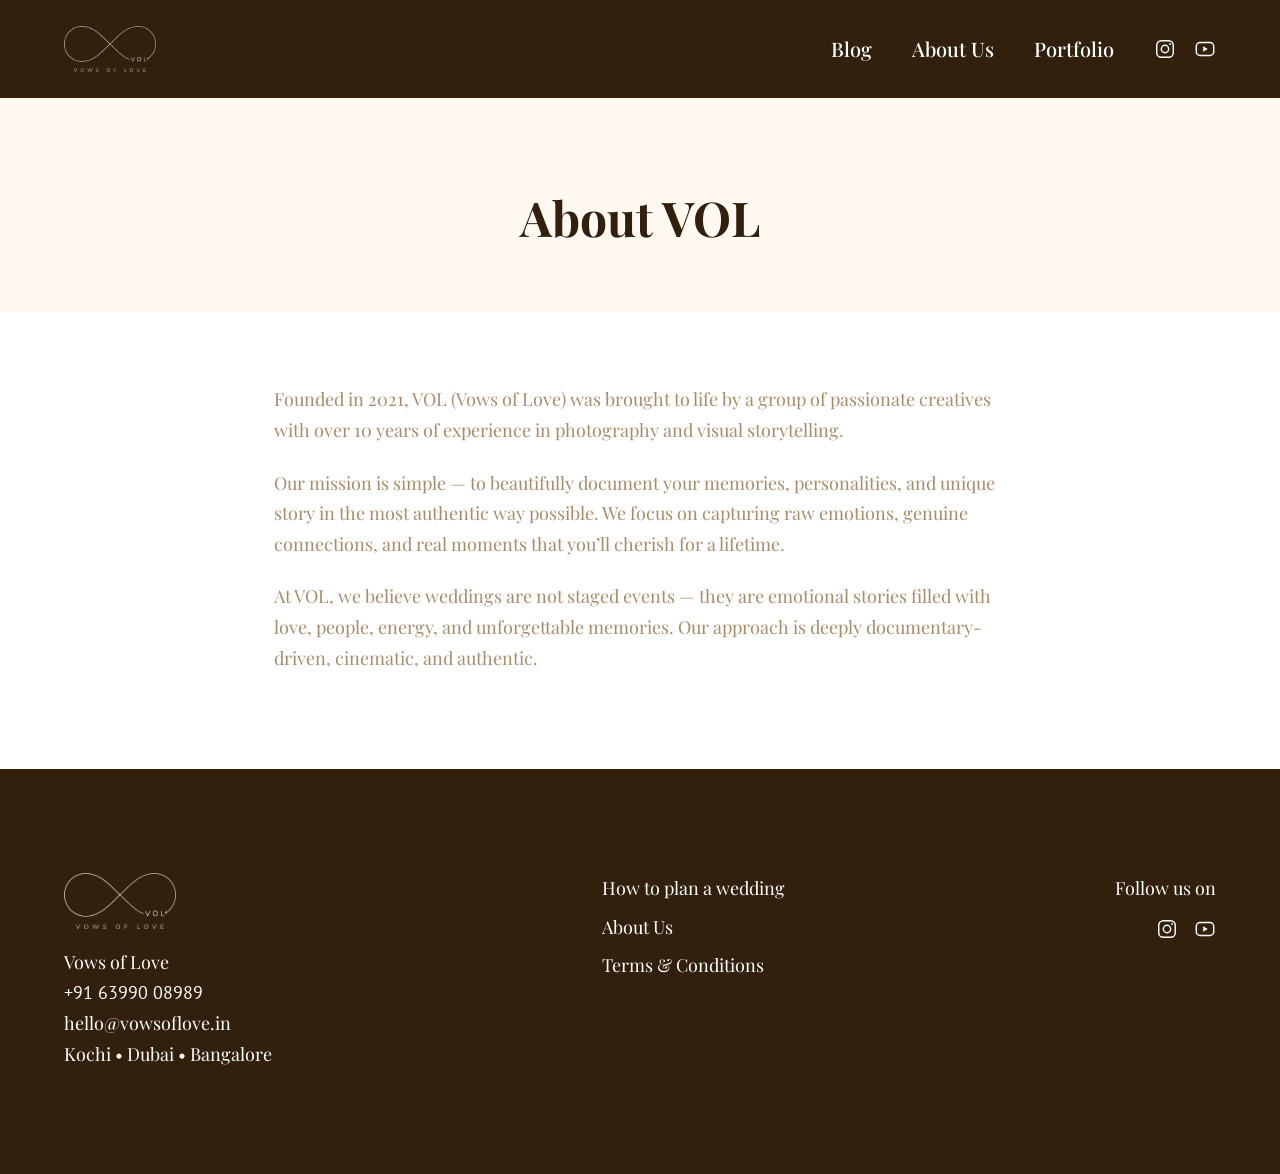
==== about.html @ e4da9278 "Initial commit: Vows of Love static site Hand-coded rebuild of the Framer site — home, about, weddin" ====
<!DOCTYPE html>
<html lang="en">
<head>
<meta charset="UTF-8" />
<meta name="viewport" content="width=device-width, initial-scale=1" />
<title>About VOL &mdash; Documentary Wedding Storytellers | Vows of Love</title>
<meta name="description" content="Founded in 2021, Vows of Love (VOL) is a team of creatives with 10+ years in photography and visual storytelling, documenting weddings in a documentary-driven, cinematic and authentic style." />
<meta name="keywords" content="about Vows of Love, VOL wedding photography, documentary wedding photographers, cinematic wedding films, wedding storytelling" />
<meta name="author" content="Vows of Love" />
<meta name="robots" content="index, follow" />
<link rel="canonical" href="https://vowsoflove.in/about.html" />
<meta name="theme-color" content="#31200b" />

<meta property="og:type" content="website" />
<meta property="og:site_name" content="Vows of Love" />
<meta property="og:title" content="About VOL — Documentary Wedding Storytellers" />
<meta property="og:description" content="Founded in 2021, a team of creatives documenting weddings in a documentary-driven, cinematic and authentic style." />
<meta property="og:url" content="https://vowsoflove.in/about.html" />
<meta property="og:image" content="https://vowsoflove.in/images/hero_image.avif" />
<meta property="og:locale" content="en_US" />

<meta name="twitter:card" content="summary_large_image" />
<meta name="twitter:title" content="About VOL — Documentary Wedding Storytellers" />
<meta name="twitter:description" content="Founded in 2021, a team of creatives documenting weddings in a documentary-driven, cinematic and authentic style." />
<meta name="twitter:image" content="https://vowsoflove.in/images/hero_image.avif" />

<link rel="icon" href="favicon.svg" type="image/svg+xml" />
<link rel="apple-touch-icon" href="favicon.svg" />

<link rel="preconnect" href="https://fonts.googleapis.com" />
<link rel="preconnect" href="https://fonts.gstatic.com" crossorigin />
<link href="https://fonts.googleapis.com/css2?family=Playfair+Display:ital,wght@0,400;0,500;0,600;0,700;0,900;1,400;1,600&family=PT+Sans:wght@400;700&display=swap" rel="stylesheet" />
<link rel="stylesheet" href="css/styles.css" />
<script>document.documentElement.classList.add("js")</script>
</head>
<body>

<header class="site-header site-header--solid">
  <a class="logo" href="./" aria-label="Vows of Love — home">
    <img src="images/logo.avif" alt="Vows of Love" />
  </a>
  <button class="nav-toggle" aria-label="Menu" aria-expanded="false">
    <span></span><span></span><span></span>
  </button>
  <nav class="nav">
    <a href="https://vowsoflove.pic-time.com/-anvithaamit/slidesblog/66155a6d12dd9012b037dd40?slideshowview=AAAAAN8AAACKPHDAaa4fJypTde-3_Q6gs95QeLQ_LTRPtUSsc5kYBvK4cDOcnmOZUrhyar-ElF2BUxKzBl6lVpk8tLTEt8O_mPviJJw5xzw56e62Av_DvQ,," target="_blank" rel="noopener">Blog</a>
    <a href="about.html">About Us</a>
    <a href="https://vowsoflove.pic-time.com/portfolio" target="_blank" rel="noopener">Portfolio</a>
    <span class="socials">
      <a href="https://www.instagram.com/vowsoflove/" target="_blank" rel="noopener" aria-label="Instagram">
        <svg viewBox="0 0 24 24"><rect x="3" y="3" width="18" height="18" rx="5"/><circle cx="12" cy="12" r="4"/><circle cx="17.5" cy="6.5" r="1" fill="#fff" stroke="none"/></svg>
        <span class="s-label">Instagram</span>
      </a>
      <a href="https://www.youtube.com/@vowsoflove." target="_blank" rel="noopener" aria-label="YouTube">
        <svg viewBox="0 0 24 24"><rect x="2.5" y="5" width="19" height="14" rx="4"/><path d="M10 9l5 3-5 3z" fill="#fff" stroke="none"/></svg>
        <span class="s-label">Youtube</span>
      </a>
    </span>
  </nav>
</header>

<section class="page-hero">
  <h1>About VOL</h1>
</section>

<div class="prose">
  <p>Founded in 2021, VOL (Vows of Love) was brought to life by a group of passionate creatives with over 10 years of experience in photography and visual storytelling.</p>
  <p>Our mission is simple &mdash; to beautifully document your memories, personalities, and unique story in the most authentic way possible. We focus on capturing raw emotions, genuine connections, and real moments that you&rsquo;ll cherish for a lifetime.</p>
  <p>At VOL, we believe weddings are not staged events &mdash; they are emotional stories filled with love, people, energy, and unforgettable memories. Our approach is deeply documentary-driven, cinematic, and authentic.</p>
</div>

<footer class="site-footer">
  <div class="site-footer__inner">
    <div class="f-brand">
      <img src="images/logo.avif" alt="Vows of Love" />
      <p>Vows of Love</p>
      <p class="phone"><a href="tel:+916399008989">+91 63990 08989</a></p>
      <p><a href="mailto:hello@vowsoflove.in">hello@vowsoflove.in</a></p>
      <p>Kochi &bull; Dubai &bull; Bangalore</p>
    </div>
    <nav class="f-links">
      <a href="how-to-plan-a-wedding.html">How to plan a wedding</a>
      <a href="about.html">About Us</a>
      <a href="terms-and-conditions.html">Terms &amp; Conditions</a>
    </nav>
    <div class="f-social">
      <p>Follow us on</p>
      <div class="icons">
        <a href="https://www.instagram.com/vowsoflove/" target="_blank" rel="noopener" aria-label="Instagram">
          <svg viewBox="0 0 24 24"><rect x="3" y="3" width="18" height="18" rx="5"/><circle cx="12" cy="12" r="4"/><circle cx="17.5" cy="6.5" r="1" fill="#fff" stroke="none"/></svg>
        </a>
        <a href="https://www.youtube.com/@vowsoflove." target="_blank" rel="noopener" aria-label="YouTube">
          <svg viewBox="0 0 24 24"><rect x="2.5" y="5" width="19" height="14" rx="4"/><path d="M10 9l5 3-5 3z" fill="#fff" stroke="none"/></svg>
        </a>
      </div>
    </div>
  </div>
</footer>

<script src="js/main.js"></script>
</body>
</html>
---- css/styles.css ----
/* =========================================================
   Vows of Love — rebuilt without Framer
   ========================================================= */

/* ---------- Reset ---------- */
*,*::before,*::after{box-sizing:border-box;margin:0;padding:0}
html{-webkit-text-size-adjust:100%;scroll-behavior:smooth;overflow-x:hidden}
body{
  font-family:"Playfair Display",Georgia,"Times New Roman",serif;
  color:var(--brown);
  background:#fff;
  line-height:1.5;
  -webkit-font-smoothing:antialiased;
}
img{display:block;max-width:100%;height:auto}
a{color:inherit;text-decoration:none}
button{font:inherit;cursor:pointer}
ul{list-style:none}

/* ---------- Tokens ---------- */
:root{
  --brown:#916f43;
  --brown-80:rgba(145,111,67,.8);
  --cream:#fff9f1;
  --dark:#31200b;
  --white:#fff;
  --maxw:1280px;
  --pad-x:64px;
  --sec-y:104px;
  --serif:"Playfair Display",Georgia,"Times New Roman",serif;
  --sans:"PT Sans","Trebuchet MS",system-ui,sans-serif;
}

/* ---------- Layout helpers ---------- */
.section{padding:var(--sec-y) var(--pad-x)}
.container{max-width:1152px;margin-inline:auto}
.bg-cream{background:var(--cream)}
.bg-white{background:#fff}
.center{text-align:center}

/* ---------- Reveal animation ---------- */
.js .reveal{opacity:0;transform:translateY(24px);transition:opacity .8s ease,transform .8s ease}
.js .reveal.is-visible{opacity:1;transform:none}
@media (prefers-reduced-motion:reduce){
  .reveal{opacity:1;transform:none;transition:none}
  .pm-track{animation:none !important}
  html{scroll-behavior:auto}
}

/* =========================================================
   Header / Nav
   ========================================================= */
.site-header{
  position:absolute;top:0;left:0;right:0;z-index:40;
  display:flex;align-items:center;justify-content:space-between;
  padding:26px var(--pad-x);
}
.site-header--solid{position:static;background:var(--dark)}
.site-header .logo{position:relative;z-index:41}
.site-header .logo img{height:46px;width:auto}
.site-header--solid .logo img{filter:brightness(0) invert(1);opacity:.92}
.nav{display:flex;align-items:center;gap:40px}
.nav a,.nav span{
  font-family:var(--serif);font-weight:500;font-size:20px;color:#fff;
  transition:opacity .2s ease;
}
.nav a:hover{opacity:.7}
.nav .socials{display:flex;align-items:center;gap:18px}
.nav .socials a{display:inline-flex;align-items:center;gap:14px}
.nav .socials svg{width:22px;height:22px;fill:none;stroke:#fff;stroke-width:1.6}
.s-label{display:none}
.nav-toggle{display:none;background:none;border:0;width:32px;height:32px;position:relative;z-index:41}
.nav-toggle span{
  display:block;height:2px;width:100%;background:#fff;margin:6px 0;border-radius:2px;
  transform-origin:center;transition:transform .3s ease,opacity .2s ease;
}
.nav-toggle[aria-expanded="true"] span:nth-child(1){transform:translateY(8px) rotate(45deg)}
.nav-toggle[aria-expanded="true"] span:nth-child(2){opacity:0}
.nav-toggle[aria-expanded="true"] span:nth-child(3){transform:translateY(-8px) rotate(-45deg)}

/* =========================================================
   Hero
   ========================================================= */
.hero{
  position:relative;
  min-height:100svh;
  min-height:100vh;
  display:flex;flex-direction:column;justify-content:flex-end;
  align-items:center;
  padding:0 24px clamp(40px,7vh,72px);
  color:#fff;
  overflow:hidden;
}
.hero__bg{
  position:absolute;inset:0;
  background:url("../images/hero_image.avif") center/cover no-repeat;
}
.hero__bg::after{
  content:"";position:absolute;inset:0;
  background:
    radial-gradient(60% 45% at 50% 78%,rgba(0,0,0,.55),transparent 70%),
    linear-gradient(to bottom,rgba(0,0,0,.28) 0%,rgba(0,0,0,.12) 32%,rgba(0,0,0,.55) 100%);
}
.hero__inner{position:relative;z-index:2;display:flex;flex-direction:column;align-items:center;gap:20px;max-width:900px}
.hero h1{
  font-family:var(--serif);font-weight:400;font-size:48px;line-height:1.4;
  text-align:center;letter-spacing:.01em;
}
.hero__tagline{font-family:var(--serif);font-weight:400;font-size:24px;line-height:1.2;text-align:center}
.btn-pill{
  display:inline-flex;align-items:center;justify-content:center;
  background:#fff;color:#000;
  font-family:var(--serif);font-weight:700;font-size:32px;line-height:1.2;
  padding:20px 48px;border-radius:120px;
  transition:transform .2s ease,box-shadow .2s ease;
}
.btn-pill:hover{transform:translateY(-2px);box-shadow:0 12px 30px rgba(0,0,0,.25)}

/* =========================================================
   Intro
   ========================================================= */
.intro{background:var(--cream);padding:var(--sec-y) 54px var(--sec-y) 64px}
.intro p{
  max-width:1162px;margin-inline:auto;text-align:center;
  font-family:var(--serif);font-weight:400;font-size:22px;line-height:1.6;color:var(--brown);
}

/* =========================================================
   Photo grid (desktop only)
   ========================================================= */
.photo-grid{
  display:grid;grid-template-columns:repeat(4,1fr);gap:10px;background:#fff;
  padding:10px;
}
.photo-grid img{width:100%;height:100%;aspect-ratio:4/3;object-fit:cover;display:block}

/* Mobile photo marquee (two rows, opposite directions) */
.photo-marquee{display:none}
@keyframes pm-ltr{from{transform:translateX(-50%)}to{transform:translateX(0)}}
@keyframes pm-rtl{from{transform:translateX(0)}to{transform:translateX(-50%)}}

/* =========================================================
   Section heading
   ========================================================= */
.sec-title{
  font-family:var(--serif);font-weight:500;font-size:36px;line-height:1.2;
  color:var(--brown);text-align:center;
}
.eyebrow{
  font-family:var(--serif);font-weight:500;font-size:16px;letter-spacing:.18em;
  text-transform:uppercase;color:var(--brown-80);text-align:center;
}

/* =========================================================
   Our Approach
   ========================================================= */
.approach{display:flex;flex-direction:column;align-items:center;gap:30px;background:#fff}
.approach__lead{
  max-width:1152px;text-align:center;
  font-family:var(--serif);font-weight:400;font-size:22px;line-height:1.6;color:var(--brown);
}
.approach__cols{
  display:grid;grid-template-columns:repeat(3,1fr);gap:32px;max-width:1152px;width:100%;
  margin-top:12px;
}
.approach__cols p{
  background:#fffbf4;
  border:1px solid #ece0d0;
  border-radius:18px;
  padding:40px 34px;
  text-align:center;
  font-family:var(--serif);font-weight:400;font-size:18px;line-height:1.5;color:var(--brown-80);
}

/* =========================================================
   Full-bleed parallax banner
   ========================================================= */
.banner{
  height:502px;
  background:url("../images/mid_sec.avif") center/cover no-repeat fixed;
}

/* =========================================================
   Featured on
   ========================================================= */
.featured{display:flex;flex-direction:column;align-items:center;gap:44px;background:#fff}
.featured__head{display:flex;flex-direction:column;align-items:center;gap:14px}
.featured__head .rule{width:96px;height:1px;background:rgba(145,111,67,.45)}
.logo-row{
  display:flex;flex-wrap:wrap;align-items:center;justify-content:center;gap:44px;
  max-width:1200px;
}
.logo-row img{
  height:46px;width:auto;max-width:300px;object-fit:contain;
  filter:grayscale(1);opacity:.5;
}
.logo-row .dot{width:7px;height:7px;border-radius:50%;background:var(--brown);opacity:.65;flex:none}

/* =========================================================
   Our Lens (feature cards)
   ========================================================= */
.lens{background:var(--cream);padding:var(--sec-y) 120px;display:flex;flex-direction:column;align-items:center;gap:36px}
.lens__cards{display:grid;grid-template-columns:repeat(3,1fr);gap:56px;max-width:1152px;width:100%}
.lens__card{display:flex;flex-direction:column;align-items:flex-start;gap:16px}
.lens__card img{width:64px;height:64px;object-fit:contain}
.lens__card h3{
  font-family:var(--serif);font-weight:500;font-size:24px;line-height:1.4;color:var(--brown);
}
.lens__card p{
  font-family:var(--serif);font-weight:400;font-size:18px;line-height:1.5;color:var(--brown-80);
}

/* =========================================================
   Contact (Studio Ninja embed)
   ========================================================= */
.contact{
  background:#fff;
  padding:clamp(40px,6vw,80px) 24px;
  display:flex;justify-content:center;
}
.contact iframe{
  width:100%;max-width:600px;border:0;overflow:hidden;
}

/* =========================================================
   Footer
   ========================================================= */
.site-footer{background:var(--dark);color:#fff;padding:var(--sec-y) var(--pad-x)}
.site-footer__inner{
  max-width:1200px;margin-inline:auto;
  display:flex;flex-wrap:wrap;justify-content:space-between;gap:80px;
}
.site-footer .f-brand img{height:56px;width:auto;margin-bottom:18px}
.site-footer .f-brand p,
.site-footer .f-links a,
.site-footer .f-social p{
  font-family:var(--serif);font-weight:400;font-size:18px;line-height:1.7;color:#fff;
}
.site-footer .f-brand p.phone{font-family:var(--sans)}
.site-footer .f-links{display:flex;flex-direction:column;gap:8px}
.site-footer .f-links a:hover{opacity:.7}
.site-footer .f-social{display:flex;flex-direction:column;align-items:flex-end;gap:14px;text-align:right}
.site-footer .f-social .icons{display:flex;gap:16px}
.site-footer .f-social svg{width:22px;height:22px;fill:none;stroke:#fff;stroke-width:1.6}

/* =========================================================
   Interior pages (Guide / Terms)
   ========================================================= */
.page-hero{background:var(--cream);padding:88px var(--pad-x) 64px;text-align:center}
.page-hero .eyebrow{margin-bottom:14px}
.page-hero h1{
  font-family:var(--serif);font-weight:700;font-size:48px;line-height:1.3;color:var(--dark);
}
.page-hero .sub{
  margin-top:12px;font-family:var(--serif);font-weight:400;font-size:22px;color:var(--brown);
}
.prose{max-width:860px;margin:0 auto;padding:72px var(--pad-x) 96px}
.prose .step-no{
  font-family:var(--serif);font-weight:500;font-size:15px;letter-spacing:.16em;
  text-transform:uppercase;color:var(--brown-80);
}
.prose h2{
  font-family:var(--serif);font-weight:600;font-size:24px;line-height:1.4;color:var(--brown);
  margin:6px 0 8px;
}
.prose p{
  font-family:var(--serif);font-weight:400;font-size:18px;line-height:1.7;color:var(--brown-80);
}
.prose .item{padding:22px 0;border-bottom:1px solid rgba(145,111,67,.18)}
.prose .item:last-child{border-bottom:0}
.prose p + p{margin-top:22px}

/* =========================================================
   Responsive
   ========================================================= */
@media (max-width:1100px){
  :root{--pad-x:40px;--sec-y:80px}
  .lens{padding:var(--sec-y) 40px}
}
@media (max-width:900px){
  .photo-grid{display:none}
  .photo-marquee{display:block;background:#fff;padding:8px 0;overflow:hidden}
  .pm-row{overflow:hidden}
  .pm-row + .pm-row{margin-top:8px}
  .pm-track{display:flex;width:max-content;will-change:transform}
  .pm-track img{width:78vw;max-width:340px;aspect-ratio:16/10;object-fit:cover;display:block;margin-right:8px;flex:none}
  .pm-track--ltr{animation:pm-ltr 38s linear infinite}
  .pm-track--rtl{animation:pm-rtl 44s linear infinite}
  .approach__cols{grid-template-columns:1fr;gap:28px;text-align:center}
  .lens__cards{grid-template-columns:1fr;gap:40px}
  .lens__card{align-items:center;text-align:center}
  .hero h1{font-size:38px}
  .btn-pill{font-size:26px;padding:16px 40px}
  .banner{background-attachment:scroll;height:360px}
  .logo-row{gap:32px 44px;max-width:560px}
  .logo-row .dot{display:none}
  .logo-row img{height:40px;opacity:.55}
  .logo-row .l-wide{max-width:260px}
}
@media (max-width:768px){
  .nav{
    position:fixed;inset:0;z-index:30;
    display:grid;grid-auto-flow:row;
    justify-content:center;align-content:center;justify-items:start;
    gap:clamp(30px,5vh,46px);
    background:#0c0c0a;
    padding:0 24px;
    transform:translateX(100%);
    transition:transform .38s cubic-bezier(.4,0,.2,1);
  }
  .nav.is-open{transform:translateX(0)}
  .nav a,.nav span{font-size:28px;font-weight:400;line-height:1}
  .nav .socials{
    display:grid;grid-auto-flow:row;justify-items:start;
    gap:clamp(30px,5vh,46px);
  }
  .nav .socials a{gap:14px;font-size:28px}
  .nav .socials svg{width:26px;height:26px}
  .s-label{display:inline}
  .nav-toggle{display:block}
  body.nav-open{overflow:hidden}
  body.nav-open .site-header{position:fixed;top:0;left:0;right:0;background:transparent}
}
@media (max-width:600px){
  :root{--pad-x:24px;--sec-y:64px}
  .intro{padding:var(--sec-y) 24px}
  .hero{padding-bottom:14vh}
  .hero h1{font-size:30px}
  .hero__tagline{font-size:19px}
  .btn-pill{font-size:22px;padding:14px 34px}
  .sec-title,.page-hero h1{font-size:28px}
  .intro p,.approach__lead{font-size:19px}
  .site-footer__inner{flex-direction:column;gap:40px}
  .site-footer .f-social{align-items:flex-start;text-align:left}
}
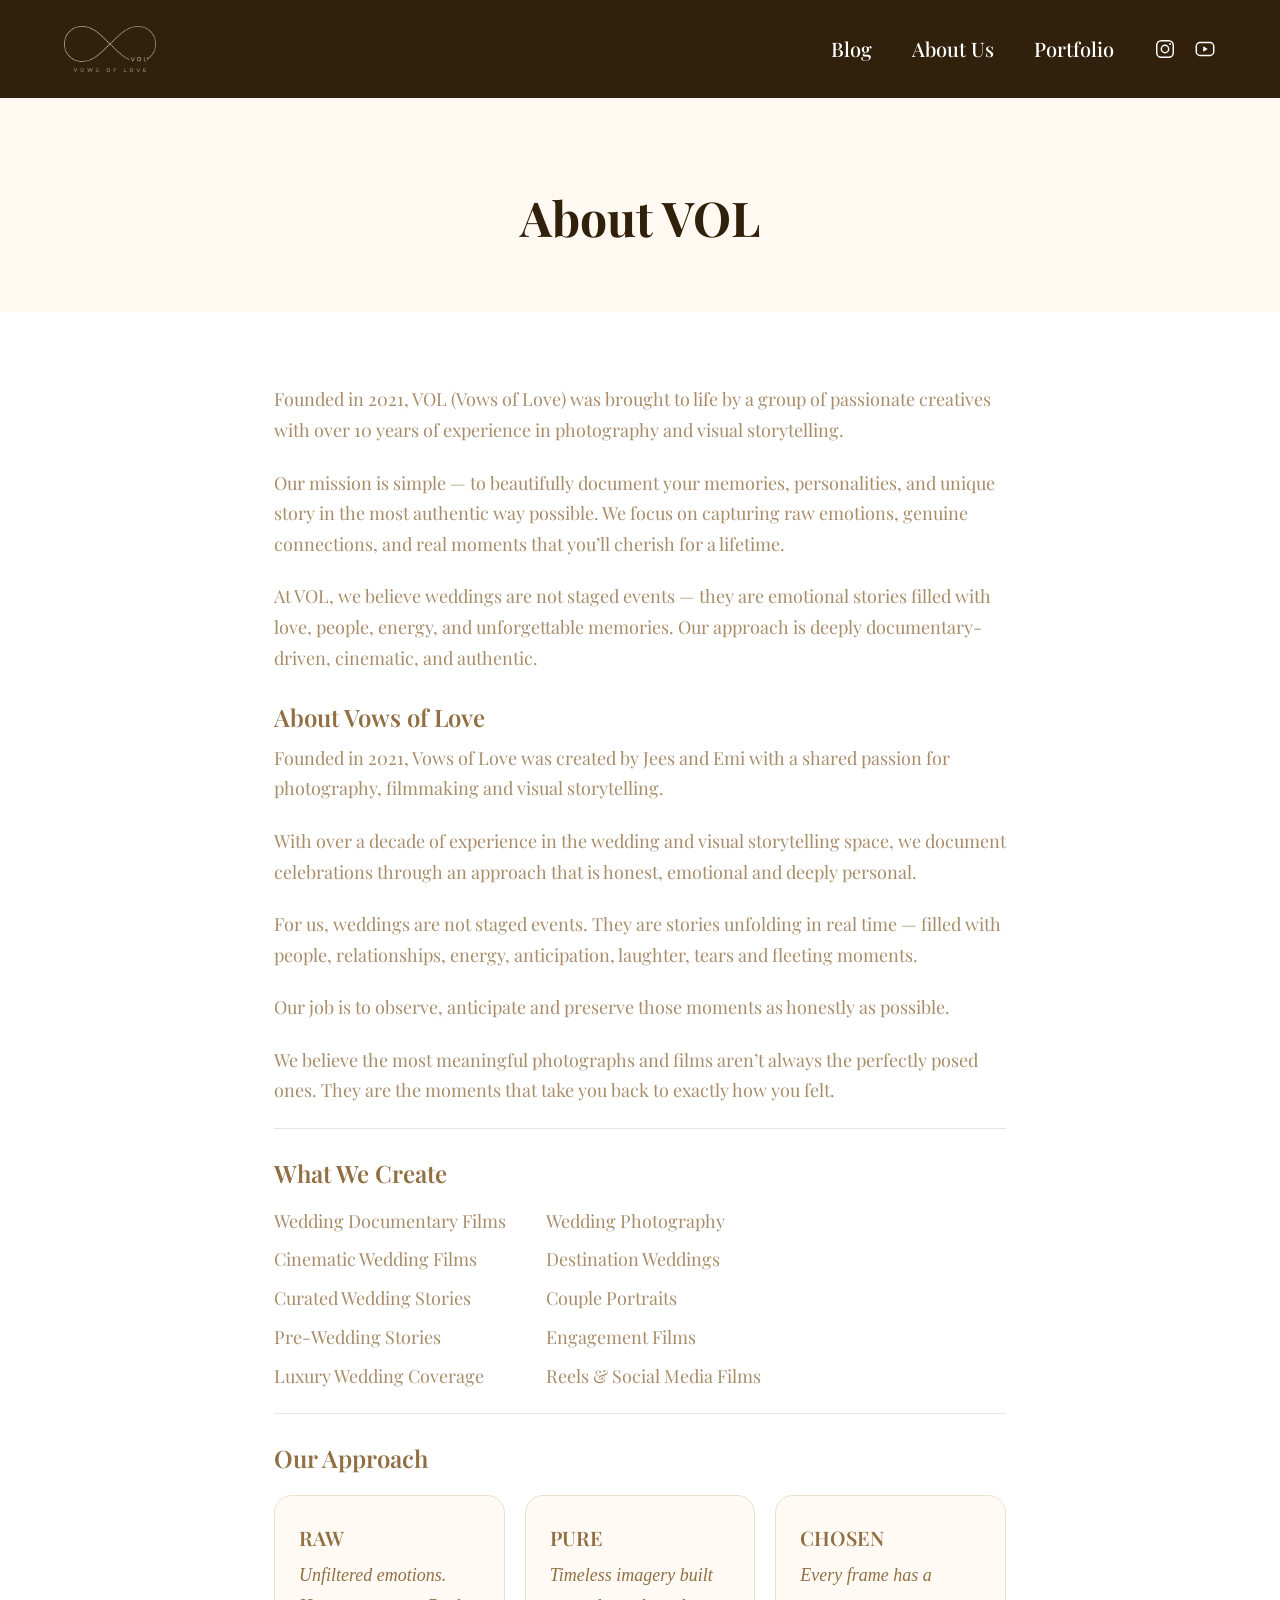
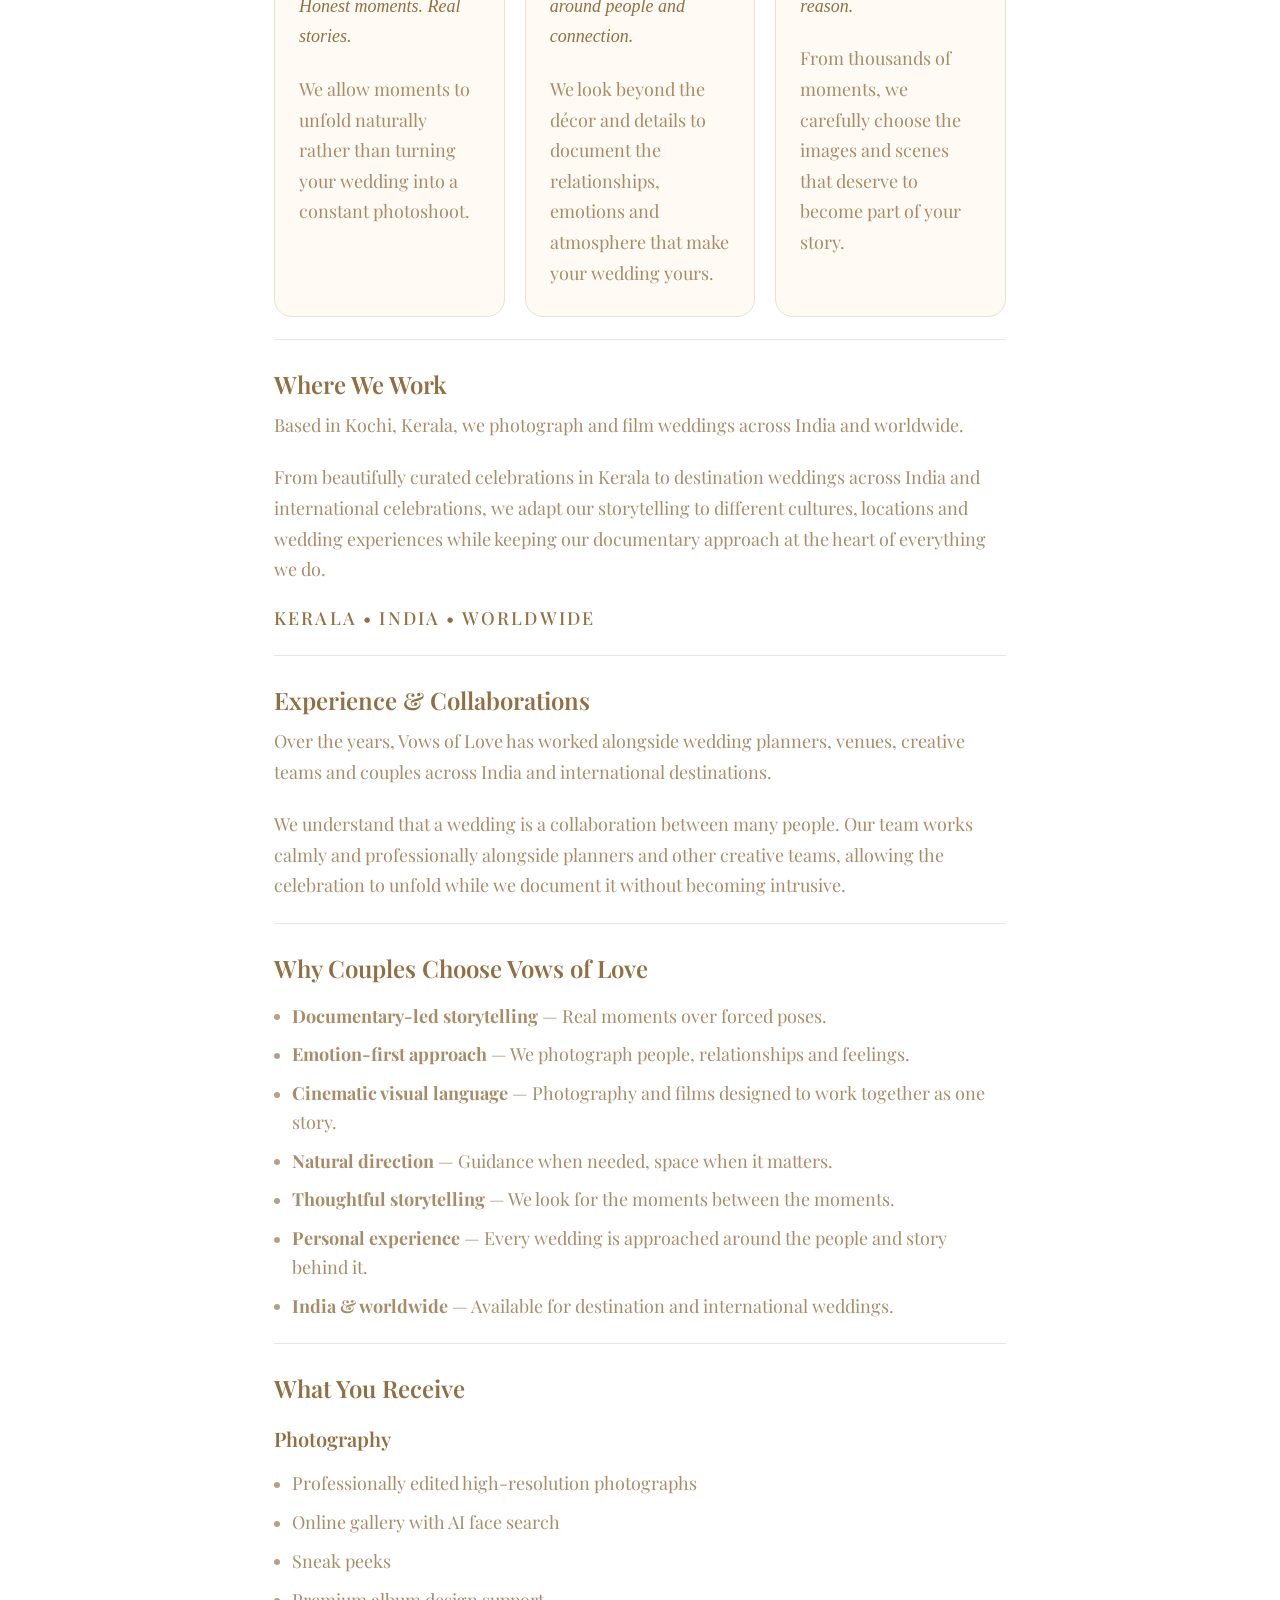
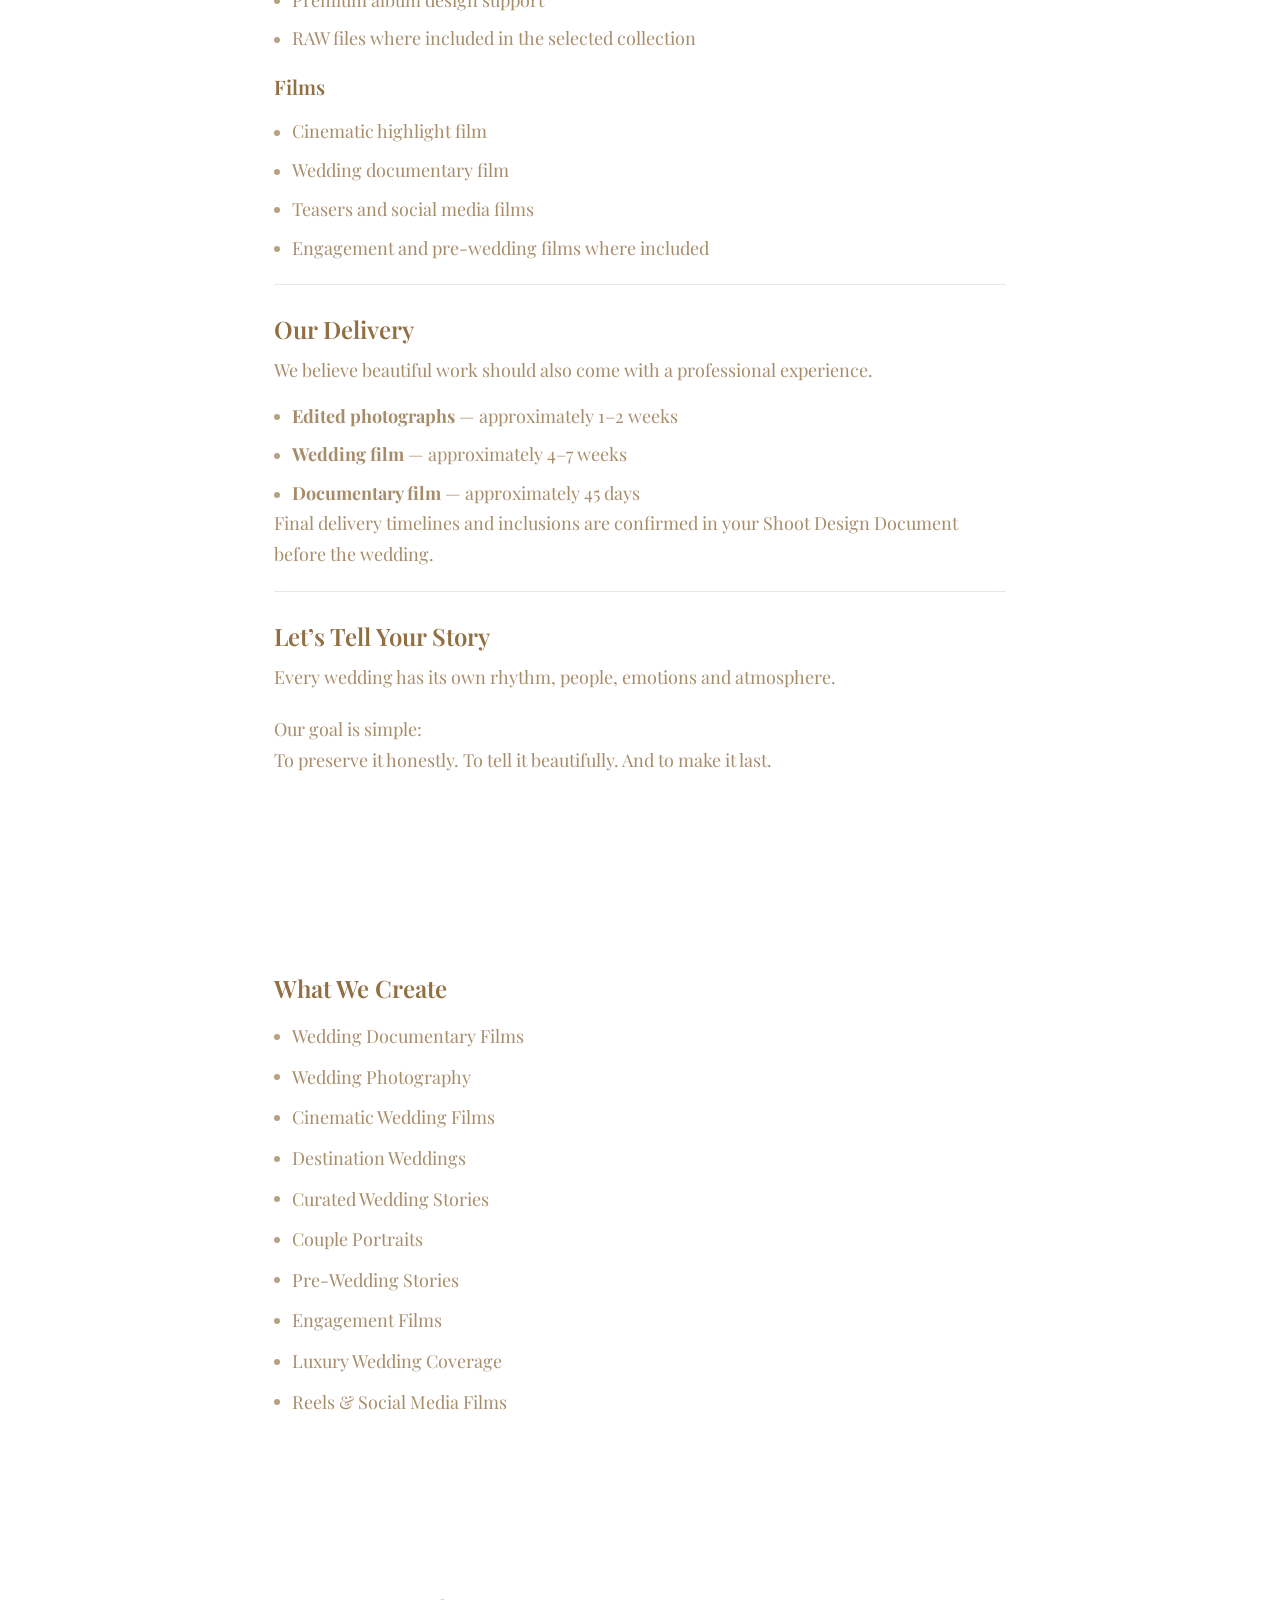
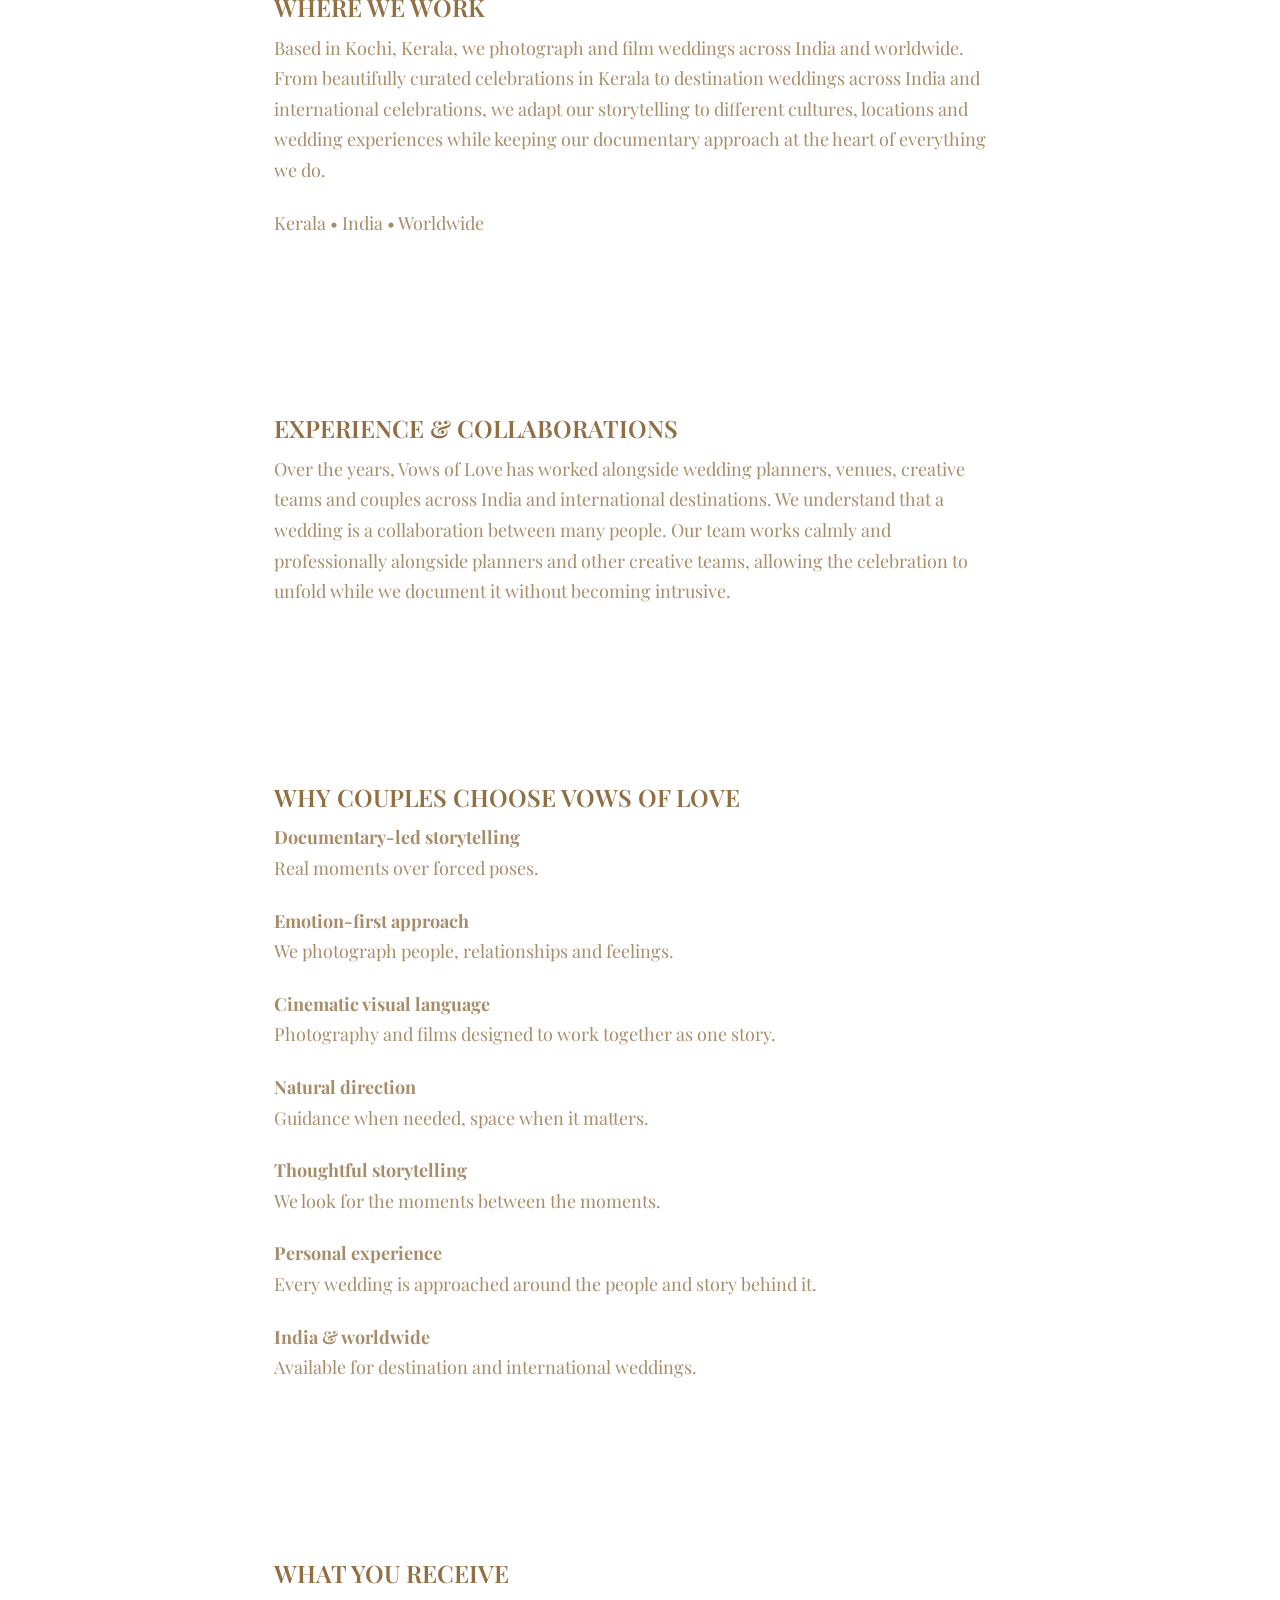
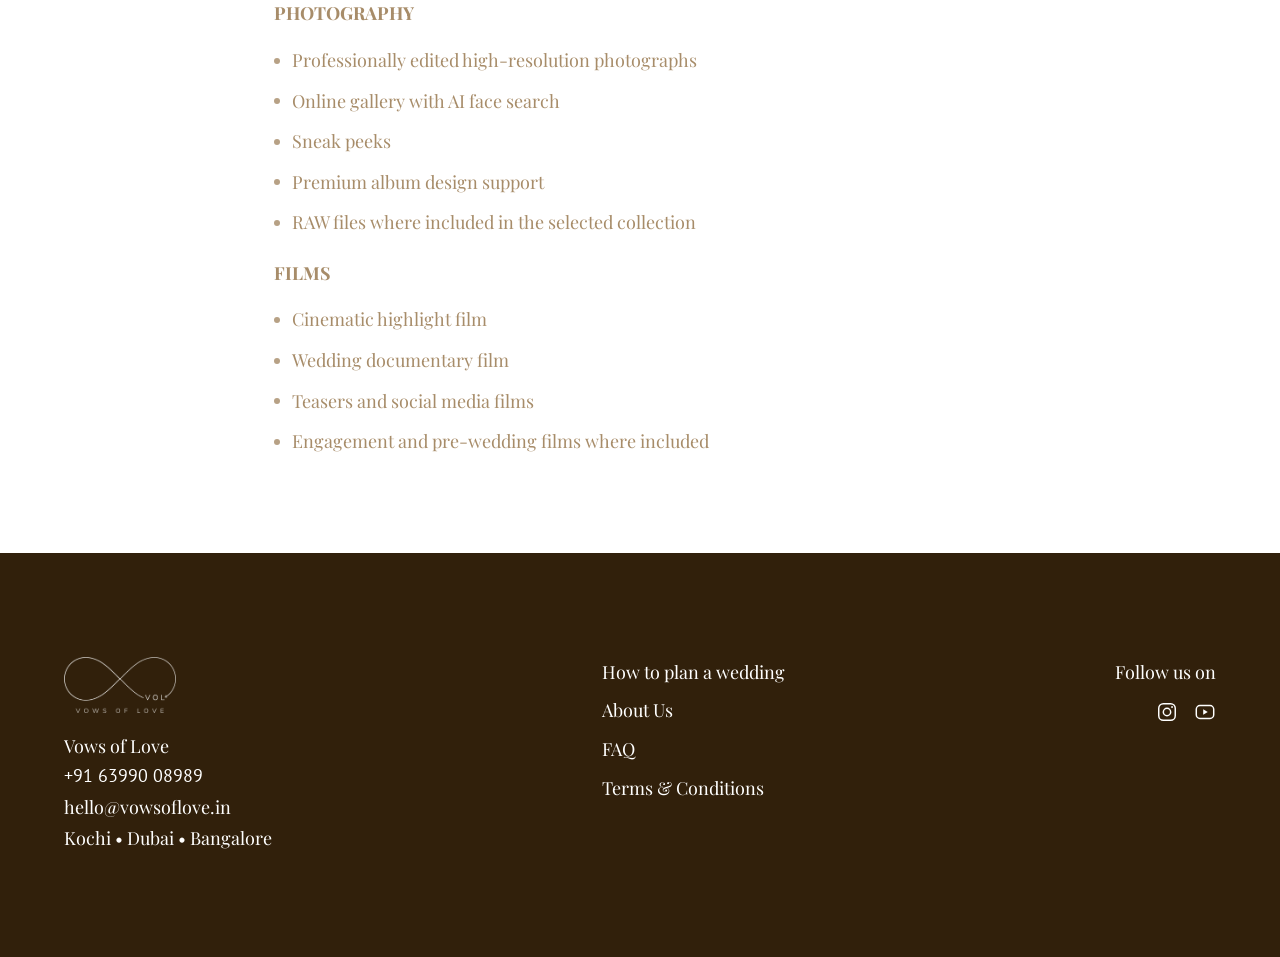
==== commit 4436bc74: "Add blog with Supabase-backed admin, FAQ page and About content - Blog listing and post detail pages" ====
--- a/about.html
+++ b/about.html
@@ -8,21 +8,21 @@
 <meta name="keywords" content="about Vows of Love, VOL wedding photography, documentary wedding photographers, cinematic wedding films, wedding storytelling" />
 <meta name="author" content="Vows of Love" />
 <meta name="robots" content="index, follow" />
-<link rel="canonical" href="https://vowsoflove.in/about.html" />
+<link rel="canonical" href="https://www.vowsoflove.in/about.html" />
 <meta name="theme-color" content="#31200b" />
 
 <meta property="og:type" content="website" />
 <meta property="og:site_name" content="Vows of Love" />
 <meta property="og:title" content="About VOL — Documentary Wedding Storytellers" />
 <meta property="og:description" content="Founded in 2021, a team of creatives documenting weddings in a documentary-driven, cinematic and authentic style." />
-<meta property="og:url" content="https://vowsoflove.in/about.html" />
-<meta property="og:image" content="https://vowsoflove.in/images/hero_image.avif" />
+<meta property="og:url" content="https://www.vowsoflove.in/about.html" />
+<meta property="og:image" content="https://www.vowsoflove.in/images/hero_image.avif" />
 <meta property="og:locale" content="en_US" />
 
 <meta name="twitter:card" content="summary_large_image" />
 <meta name="twitter:title" content="About VOL — Documentary Wedding Storytellers" />
 <meta name="twitter:description" content="Founded in 2021, a team of creatives documenting weddings in a documentary-driven, cinematic and authentic style." />
-<meta name="twitter:image" content="https://vowsoflove.in/images/hero_image.avif" />
+<meta name="twitter:image" content="https://www.vowsoflove.in/images/hero_image.avif" />
 
 <link rel="icon" href="favicon.svg" type="image/svg+xml" />
 <link rel="apple-touch-icon" href="favicon.svg" />
@@ -43,7 +43,7 @@
     <span></span><span></span><span></span>
   </button>
   <nav class="nav">
-    <a href="https://vowsoflove.pic-time.com/-anvithaamit/slidesblog/66155a6d12dd9012b037dd40?slideshowview=AAAAAN8AAACKPHDAaa4fJypTde-3_Q6gs95QeLQ_LTRPtUSsc5kYBvK4cDOcnmOZUrhyar-ElF2BUxKzBl6lVpk8tLTEt8O_mPviJJw5xzw56e62Av_DvQ,," target="_blank" rel="noopener">Blog</a>
+    <a href="blog.html">Blog</a>
     <a href="about.html">About Us</a>
     <a href="https://vowsoflove.pic-time.com/portfolio" target="_blank" rel="noopener">Portfolio</a>
     <span class="socials">
@@ -67,7 +67,174 @@
   <p>Founded in 2021, VOL (Vows of Love) was brought to life by a group of passionate creatives with over 10 years of experience in photography and visual storytelling.</p>
   <p>Our mission is simple &mdash; to beautifully document your memories, personalities, and unique story in the most authentic way possible. We focus on capturing raw emotions, genuine connections, and real moments that you&rsquo;ll cherish for a lifetime.</p>
   <p>At VOL, we believe weddings are not staged events &mdash; they are emotional stories filled with love, people, energy, and unforgettable memories. Our approach is deeply documentary-driven, cinematic, and authentic.</p>
-</div>
+
+  <div class="item">
+    <h2>About Vows of Love</h2>
+    <p>Founded in 2021, Vows of Love was created by Jees and Emi with a shared passion for photography, filmmaking and visual storytelling.</p>
+    <p>With over a decade of experience in the wedding and visual storytelling space, we document celebrations through an approach that is honest, emotional and deeply personal.</p>
+    <p>For us, weddings are not staged events. They are stories unfolding in real time &mdash; filled with people, relationships, energy, anticipation, laughter, tears and fleeting moments.</p>
+    <p>Our job is to observe, anticipate and preserve those moments as honestly as possible.</p>
+    <p>We believe the most meaningful photographs and films aren&rsquo;t always the perfectly posed ones. They are the moments that take you back to exactly how you felt.</p>
+  </div>
+
+  <div class="item">
+    <h2>What We Create</h2>
+    <ul class="tags">
+      <li>Wedding Documentary Films</li>
+      <li>Wedding Photography</li>
+      <li>Cinematic Wedding Films</li>
+      <li>Destination Weddings</li>
+      <li>Curated Wedding Stories</li>
+      <li>Couple Portraits</li>
+      <li>Pre-Wedding Stories</li>
+      <li>Engagement Films</li>
+      <li>Luxury Wedding Coverage</li>
+      <li>Reels &amp; Social Media Films</li>
+    </ul>
+  </div>
+
+  <div class="item">
+    <h2>Our Approach</h2>
+    <div class="values">
+      <div>
+        <h3>RAW</h3>
+        <p class="lead">Unfiltered emotions. Honest moments. Real stories.</p>
+        <p>We allow moments to unfold naturally rather than turning your wedding into a constant photoshoot.</p>
+      </div>
+      <div>
+        <h3>PURE</h3>
+        <p class="lead">Timeless imagery built around people and connection.</p>
+        <p>We look beyond the d&eacute;cor and details to document the relationships, emotions and atmosphere that make your wedding yours.</p>
+      </div>
+      <div>
+        <h3>CHOSEN</h3>
+        <p class="lead">Every frame has a reason.</p>
+        <p>From thousands of moments, we carefully choose the images and scenes that deserve to become part of your story.</p>
+      </div>
+    </div>
+  </div>
+
+  <div class="item">
+    <h2>Where We Work</h2>
+    <p>Based in Kochi, Kerala, we photograph and film weddings across India and worldwide.</p>
+    <p>From beautifully curated celebrations in Kerala to destination weddings across India and international celebrations, we adapt our storytelling to different cultures, locations and wedding experiences while keeping our documentary approach at the heart of everything we do.</p>
+    <p class="tagline">Kerala &bull; India &bull; Worldwide</p>
+  </div>
+
+  <div class="item">
+    <h2>Experience &amp; Collaborations</h2>
+    <p>Over the years, Vows of Love has worked alongside wedding planners, venues, creative teams and couples across India and international destinations.</p>
+    <p>We understand that a wedding is a collaboration between many people. Our team works calmly and professionally alongside planners and other creative teams, allowing the celebration to unfold while we document it without becoming intrusive.</p>
+  </div>
+
+  <div class="item">
+    <h2>Why Couples Choose Vows of Love</h2>
+    <ul class="pairs">
+      <li><strong>Documentary-led storytelling</strong> &mdash; Real moments over forced poses.</li>
+      <li><strong>Emotion-first approach</strong> &mdash; We photograph people, relationships and feelings.</li>
+      <li><strong>Cinematic visual language</strong> &mdash; Photography and films designed to work together as one story.</li>
+      <li><strong>Natural direction</strong> &mdash; Guidance when needed, space when it matters.</li>
+      <li><strong>Thoughtful storytelling</strong> &mdash; We look for the moments between the moments.</li>
+      <li><strong>Personal experience</strong> &mdash; Every wedding is approached around the people and story behind it.</li>
+      <li><strong>India &amp; worldwide</strong> &mdash; Available for destination and international weddings.</li>
+    </ul>
+  </div>
+
+  <div class="item">
+    <h2>What You Receive</h2>
+    <h3>Photography</h3>
+    <ul>
+      <li>Professionally edited high-resolution photographs</li>
+      <li>Online gallery with AI face search</li>
+      <li>Sneak peeks</li>
+      <li>Premium album design support</li>
+      <li>RAW files where included in the selected collection</li>
+    </ul>
+    <h3>Films</h3>
+    <ul>
+      <li>Cinematic highlight film</li>
+      <li>Wedding documentary film</li>
+      <li>Teasers and social media films</li>
+      <li>Engagement and pre-wedding films where included</li>
+    </ul>
+  </div>
+
+  <div class="item">
+    <h2>Our Delivery</h2>
+    <p>We believe beautiful work should also come with a professional experience.</p>
+    <ul class="pairs">
+      <li><strong>Edited photographs</strong> &mdash; approximately 1&ndash;2 weeks</li>
+      <li><strong>Wedding film</strong> &mdash; approximately 4&ndash;7 weeks</li>
+      <li><strong>Documentary film</strong> &mdash; approximately 45 days</li>
+    </ul>
+    <p>Final delivery timelines and inclusions are confirmed in your Shoot Design Document before the wedding.</p>
+  </div>
+
+  <div class="item">
+    <h2>Let&rsquo;s Tell Your Story</h2>
+    <p>Every wedding has its own rhythm, people, emotions and atmosphere.</p>
+    <p>Our goal is simple:<br />To preserve it honestly. To tell it beautifully. And to make it last.</p>
+  </div>
+</div>
+
+<div class="prose">
+    <h2>What We Create</h2>
+    <ul>
+      <li><p>Wedding Documentary Films</p></li>
+      <li><p>Wedding Photography</p></li>
+      <li><p>Cinematic Wedding Films</p></li>
+      <li><p>Destination Weddings</p></li>
+      <li><p>Curated Wedding Stories</p></li>
+      <li><p>Couple Portraits</p></li>
+      <li><p>Pre-Wedding Stories</p></li>
+      <li><p>Engagement Films</p></li>
+      <li><p>Luxury Wedding Coverage</p></li>
+      <li><p>Reels &amp; Social Media Films</p></li>
+    </ul>
+</div>
+
+<div class="prose">
+  <h2>WHERE WE WORK</h2>
+  <p>Based in Kochi, Kerala, we photograph and film weddings across India and worldwide. From beautifully curated celebrations in Kerala to destination weddings across India and international celebrations, we adapt our storytelling to different cultures, locations and wedding experiences while keeping our documentary approach at the heart of everything we do.</p>
+  <p>Kerala • India • Worldwide</p>
+</div>
+
+<div class="prose">
+  <h2>EXPERIENCE & COLLABORATIONS</h2>
+  <p>Over the years, Vows of Love has worked alongside wedding planners, venues, creative teams and couples across India and international destinations. We understand that a wedding is a collaboration between many people. Our team works calmly and professionally alongside planners and other creative teams, allowing the celebration to unfold while we document it without becoming intrusive.</p>
+</div>
+
+<div class="prose">
+  <h2>WHY COUPLES CHOOSE VOWS OF LOVE</h2>
+  <p><b>Documentary-led storytelling</b><br>Real moments over forced poses.</p>
+  <p><b>Emotion-first approach</b><br>We photograph people, relationships and feelings.</p>
+  <p><b>Cinematic visual language</b><br>Photography and films designed to work together as one story.</p>
+  <p><b>Natural direction</b><br>Guidance when needed, space when it matters.</p>
+  <p><b>Thoughtful storytelling</b><br>We look for the moments between the moments.</p>
+  <p><b>Personal experience</b><br>Every wedding is approached around the people and story behind it.</p> 
+  <p><b>India & worldwide</b><br>Available for destination and international weddings.</p> 
+</div>
+
+<div class="prose">
+    <h2>WHAT YOU RECEIVE</h2>
+    <p><b>PHOTOGRAPHY</b></p>
+    <ul style="padding-bottom: 20px">
+      <li><p>Professionally edited high-resolution photographs</p></li>
+      <li><p>Online gallery with AI face search </p></li>
+      <li><p>Sneak peeks</p></li>
+      <li><p>Premium album design support</p></li>
+      <li><p>RAW files where included in the selected collection</p></li>
+    </ul>
+    <p><b>FILMS</b></p>
+    <ul>
+      <li><p>Cinematic highlight film</p></li>
+      <li><p>Wedding documentary film</p></li>
+      <li><p>Teasers and social media films</p></li>
+      <li><p>Engagement and pre-wedding films where included</p></li>
+    </ul>
+</div>
+
+
 
 <footer class="site-footer">
   <div class="site-footer__inner">
@@ -81,6 +248,7 @@
     <nav class="f-links">
       <a href="how-to-plan-a-wedding.html">How to plan a wedding</a>
       <a href="about.html">About Us</a>
+      <a href="faq.html">FAQ</a>
       <a href="terms-and-conditions.html">Terms &amp; Conditions</a>
     </nav>
     <div class="f-social">
--- a/css/styles.css
+++ b/css/styles.css
@@ -269,6 +269,30 @@
 .prose .item{padding:22px 0;border-bottom:1px solid rgba(145,111,67,.18)}
 .prose .item:last-child{border-bottom:0}
 .prose p + p{margin-top:22px}
+.prose h3{
+  font-family:var(--serif);font-weight:600;font-size:20px;line-height:1.4;color:var(--brown);
+  margin:20px 0 8px;
+}
+.prose ul{list-style:none;padding:0;margin:16px 0 0;display:grid;gap:10px}
+.prose ul li{
+  font-family:var(--serif);font-weight:400;font-size:18px;line-height:1.6;color:var(--brown-80);
+  padding-left:18px;position:relative;
+}
+.prose ul li::before{content:"";position:absolute;left:0;top:.7em;width:6px;height:6px;border-radius:50%;background:var(--brown);opacity:.65}
+.prose ul.tags{grid-template-columns:repeat(2,max-content);column-gap:40px}
+.prose ul.tags li{padding-left:0}
+.prose ul.tags li::before{display:none}
+.prose .lead{font-style:italic;color:var(--brown)}
+.prose .tagline{margin-top:18px;font-family:var(--serif);font-weight:500;font-size:18px;letter-spacing:.12em;text-transform:uppercase;color:var(--brown)}
+.prose .values{display:grid;grid-template-columns:repeat(3,1fr);gap:20px;margin-top:20px}
+.prose .values > div{
+  background:#fffbf4;border:1px solid #ece0d0;border-radius:18px;padding:28px 24px;
+}
+.prose .values h3{margin-top:0}
+@media (max-width:700px){
+  .prose .values{grid-template-columns:1fr}
+  .prose ul.tags{grid-template-columns:1fr}
+}
 
 /* =========================================================
    Responsive
